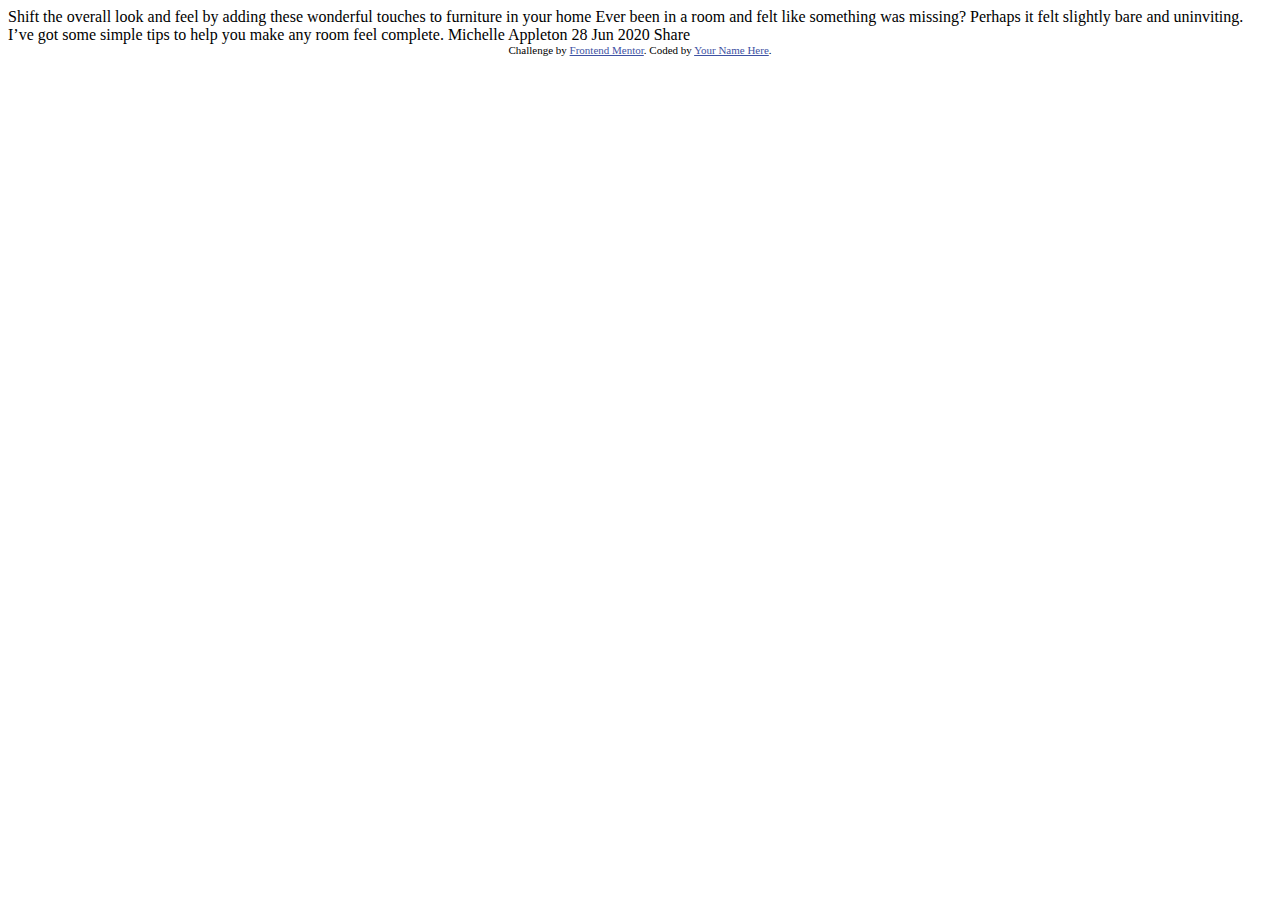
==== article-preview-component/index.html @ 1e786b8e "APC: Start Article Preview Component" ====
<!DOCTYPE html>
<html lang="en">
<head>
  <meta charset="UTF-8">
  <meta name="viewport" content="width=device-width, initial-scale=1.0"> <!-- displays site properly based on user's device -->

  <link rel="icon" type="image/png" sizes="32x32" href="./images/favicon-32x32.png">
  
  <title>Frontend Mentor | Article preview component</title>

  <!-- Feel free to remove these styles or customise in your own stylesheet 👍 -->
  <style>
    .attribution { font-size: 11px; text-align: center; }
    .attribution a { color: hsl(228, 45%, 44%); }
  </style>
</head>
<body>

  Shift the overall look and feel by adding these wonderful 
  touches to furniture in your home

  Ever been in a room and felt like something was missing? Perhaps 
  it felt slightly bare and uninviting. I’ve got some simple tips 
  to help you make any room feel complete.

  Michelle Appleton
  28 Jun 2020

  Share
  
  <div class="attribution">
    Challenge by <a href="https://www.frontendmentor.io?ref=challenge" target="_blank">Frontend Mentor</a>. 
    Coded by <a href="#">Your Name Here</a>.
  </div>
</body>
</html>
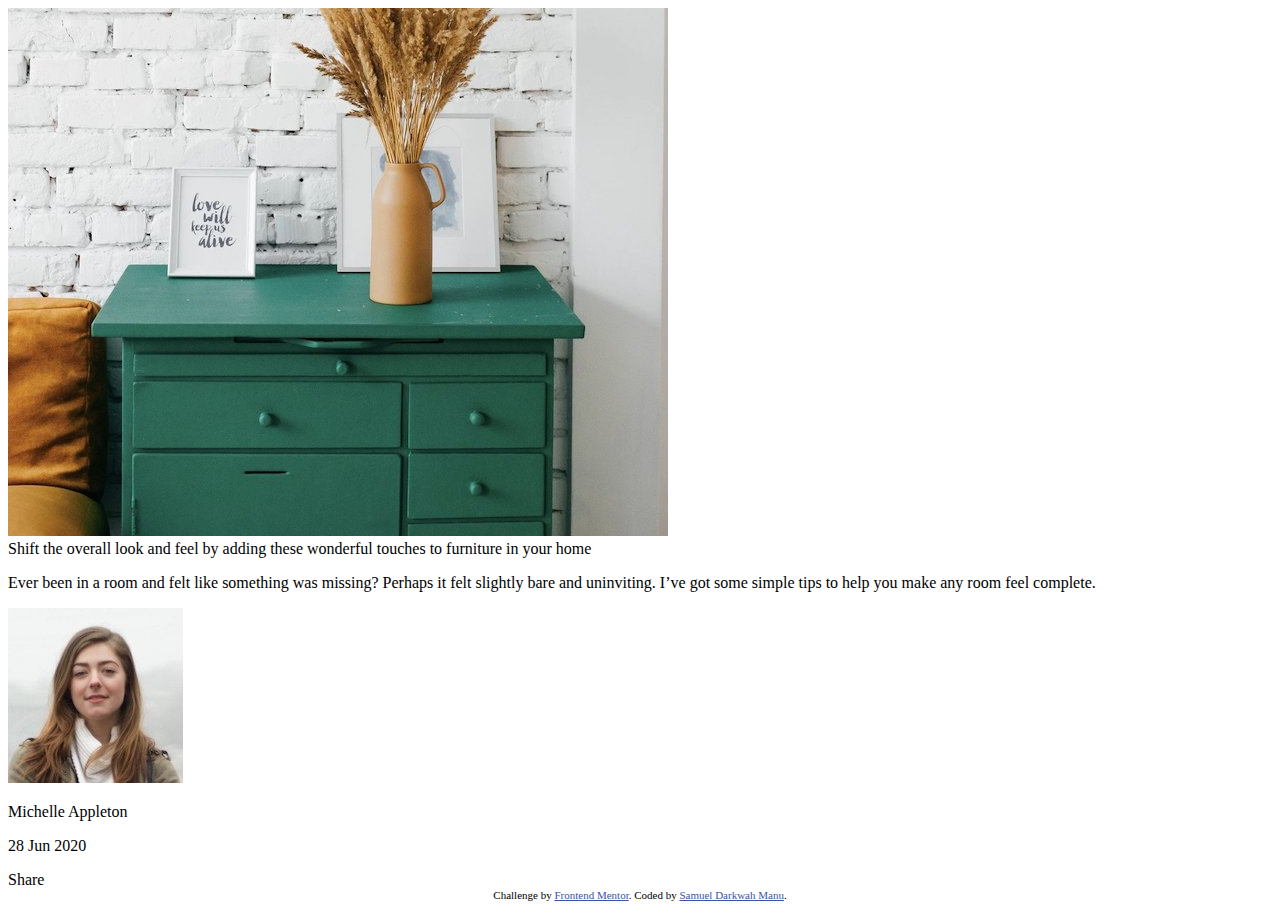
==== commit b8e43c4c: "APC: Comlete initial HTML markup" ====
--- a/article-preview-component/index.html
+++ b/article-preview-component/index.html
@@ -16,21 +16,36 @@
 </head>
 <body>
 
-  Shift the overall look and feel by adding these wonderful 
-  touches to furniture in your home
-
-  Ever been in a room and felt like something was missing? Perhaps 
-  it felt slightly bare and uninviting. I’ve got some simple tips 
-  to help you make any room feel complete.
-
-  Michelle Appleton
-  28 Jun 2020
-
-  Share
+  <main class="container">
+    <div class="image">
+      <img src="./images/drawers.jpg" alt="Picture of drawers">
+    </div>
+    <article>
+      <header>
+        Shift the overall look and feel by adding these wonderful
+        touches to furniture in your home
+      </header>
+      <p>Ever been in a room and felt like something was missing? Perhaps
+      it felt slightly bare and uninviting. I’ve got some simple tips
+      to help you make any room feel complete.</p>
+      <div class="profile">
+        <div id="avatar">
+          <img src="./images/avatar-michelle.jpg" alt="Profile picture">
+        </div>
+        <div>
+          <p id="name">Michelle Appleton</p>
+          <p id="date">28 Jun 2020</p>
+        </div>
+        <div id="share-button">
+          Share
+        </div>
+      </div>
+    </article>
+  </main>
   
   <div class="attribution">
     Challenge by <a href="https://www.frontendmentor.io?ref=challenge" target="_blank">Frontend Mentor</a>. 
-    Coded by <a href="#">Your Name Here</a>.
+    Coded by <a href="https://sammyhawkrad.github.io" target="_blank">Samuel Darkwah Manu</a>.
   </div>
 </body>
 </html>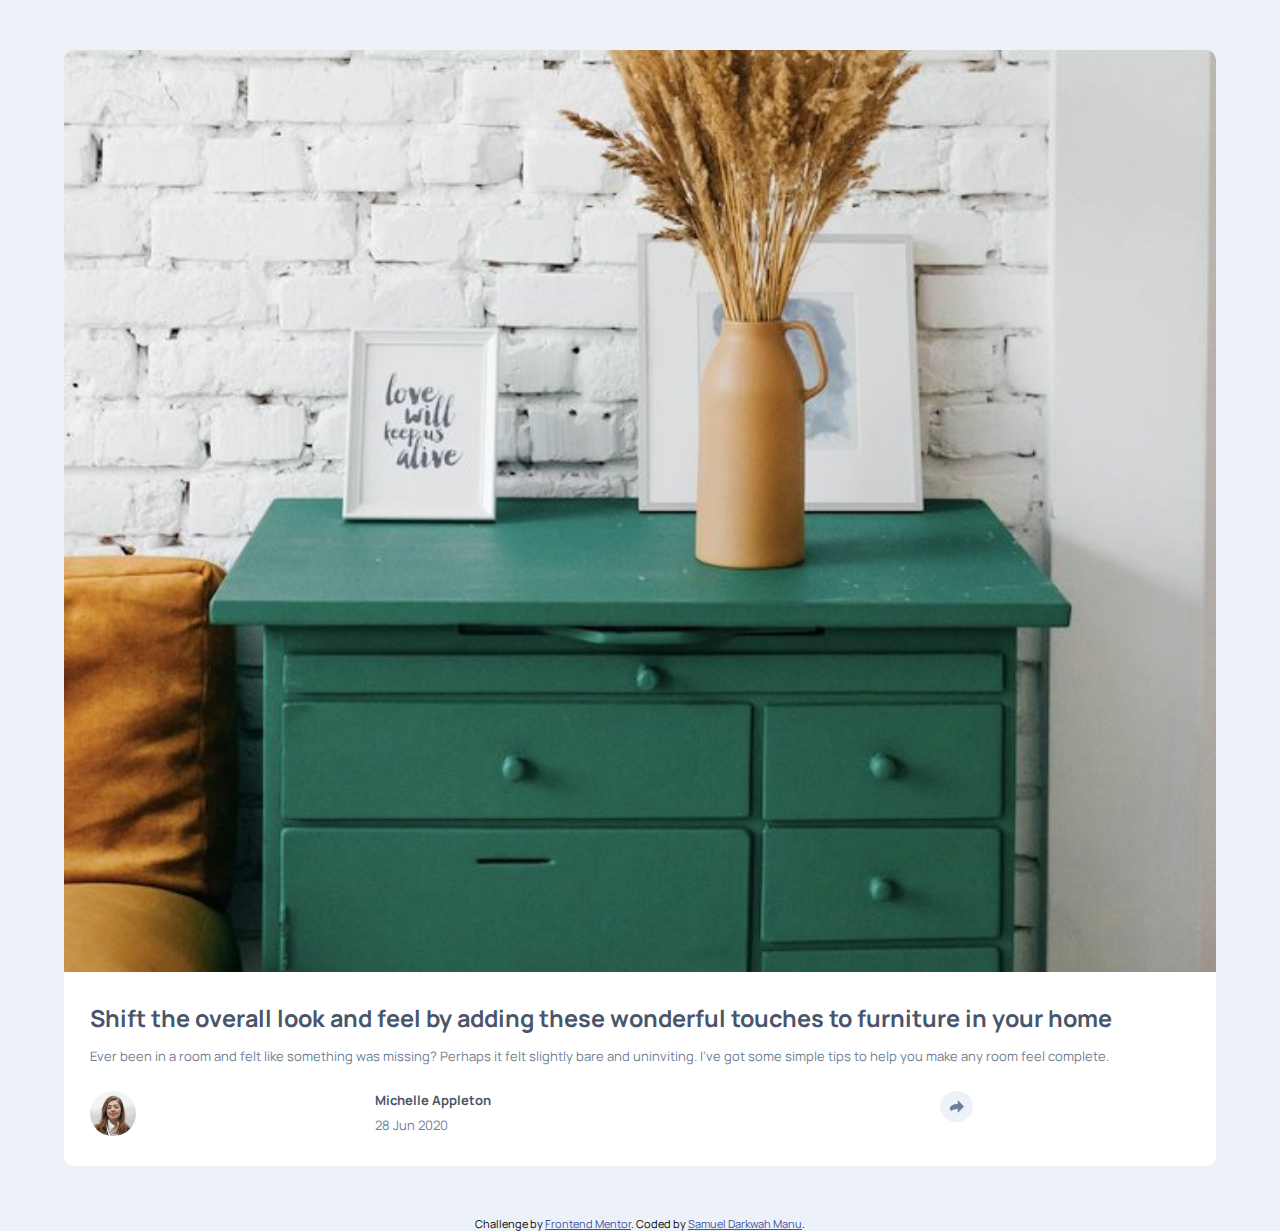
==== commit 4b263001: "APC: Complete mobile view" ====
--- a/article-preview-component/index.html
+++ b/article-preview-component/index.html
@@ -8,39 +8,51 @@
   
   <title>Frontend Mentor | Article preview component</title>
 
-  <!-- Feel free to remove these styles or customise in your own stylesheet 👍 -->
-  <style>
-    .attribution { font-size: 11px; text-align: center; }
-    .attribution a { color: hsl(228, 45%, 44%); }
-  </style>
+  <link rel="stylesheet" href="style.css">
+
 </head>
 <body>
 
   <main class="container">
-    <div class="image">
-      <img src="./images/drawers.jpg" alt="Picture of drawers">
+    <div>
+      <img class="image" src="./images/drawers.jpg" alt="">
     </div>
     <article>
       <header>
-        Shift the overall look and feel by adding these wonderful
-        touches to furniture in your home
+        <h1>
+          Shift the overall look and feel by adding these wonderful
+          touches to furniture in your home
+        </h1> 
       </header>
-      <p>Ever been in a room and felt like something was missing? Perhaps
+      <p class="message">Ever been in a room and felt like something was missing? Perhaps
       it felt slightly bare and uninviting. I’ve got some simple tips
       to help you make any room feel complete.</p>
       <div class="profile">
-        <div id="avatar">
-          <img src="./images/avatar-michelle.jpg" alt="Profile picture">
+        <div id="dp">
+          <img id="avatar" src="./images/avatar-michelle.jpg" alt="Profile picture">
         </div>
-        <div>
+        <div id="info">
           <p id="name">Michelle Appleton</p>
           <p id="date">28 Jun 2020</p>
         </div>
         <div id="share-button">
-          Share
+          <img src="./images/icon-share.svg" alt="Share button">
         </div>
       </div>
     </article>
+    <div class="share">
+      <p>SHARE</p>
+      <div class="social-icons">
+        <img src="./images/icon-facebook.svg" alt="Facebook share icon">
+        <img src="./images/icon-twitter.svg" alt="Twitter share icon">
+        <img src="./images/icon-pinterest.svg" alt="Pinterest share icon">
+      </div>
+      <div id="hidden-share-button">
+        <div id="hs-icon">
+        <svg xmlns="http://www.w3.org/2000/svg" width="15" height="13"><path fill="#FAFAFA" d="M15 6.495L8.766.014V3.88H7.441C3.33 3.88 0 7.039 0 10.936v2.049l.589-.612C2.59 10.294 5.422 9.11 8.39 9.11h.375v3.867L15 6.495z"/></svg>
+        </div>
+      </div>
+    </div>
   </main>
   
   <div class="attribution">
--- a/article-preview-component/style.css
+++ b/article-preview-component/style.css
@@ -0,0 +1,117 @@
+@import url("https://fonts.googleapis.com/css2?family=Manrope:wght@500;700&display=swap");
+* {
+  margin: 0;
+  padding: 0;
+  box-sizing: border-box;
+}
+
+:root {
+  font-family: "Manrope", sans-serif;
+  font-size: 13px;
+}
+
+body {
+  background-color: #ecf2f8;
+}
+
+.container {
+  width: 90%;
+  margin: 50px auto;
+  border-radius: 10px;
+  overflow: hidden;
+  background-color: white;
+}
+
+.image {
+  width: 100%;
+}
+
+article {
+  padding: 2rem;
+}
+article header {
+  font-size: 0.9rem;
+  color: #48556a;
+  margin-bottom: 1rem;
+}
+article .message {
+  margin-bottom: 2rem;
+}
+article p {
+  color: #6d7f97;
+}
+article .profile {
+  display: flex;
+  justify-content: flex-start;
+}
+article .profile #dp {
+  flex: 1 0 auto;
+}
+article .profile #dp #avatar {
+  height: 3.5rem;
+  border-radius: 50%;
+}
+article .profile #info {
+  padding-left: 15px;
+  flex: 2 0 auto;
+}
+article .profile #info #name {
+  color: #48556a;
+  font-weight: bold;
+  margin-bottom: 7px;
+}
+article .profile #share-button {
+  flex: 1 0 auto;
+  height: 2rem;
+  width: 2rem;
+}
+article .profile #share-button img {
+  background-color: #ecf2f8;
+  border-radius: 50%;
+  padding: 0.7rem;
+  margin: auto;
+}
+
+.share {
+  display: none;
+  justify-content: flex-start;
+  align-items: center;
+  background: #48556a;
+  padding: 1.5rem 2rem;
+  color: #6d7f97;
+}
+.share p {
+  flex: 1 0 auto;
+}
+.share .social-icons {
+  flex: 3 0 auto;
+  display: flex;
+  justify-content: flex-start;
+}
+.share .social-icons img {
+  margin-right: 20px;
+  max-height: 20px;
+}
+.share #hidden-share-button {
+  flex: 1 0 auto;
+}
+.share #hidden-share-button #hs-icon {
+  padding: 5px;
+  background: #6d7f97;
+  border-radius: 50%;
+  text-align: center;
+  height: 30px;
+  width: 30px;
+  margin: auto;
+}
+
+.attribution {
+  font-size: 11px;
+  text-align: center;
+}
+
+.attribution a {
+  color: #3e52a3;
+}
+
+/*# sourceMappingURL=style.css.map */
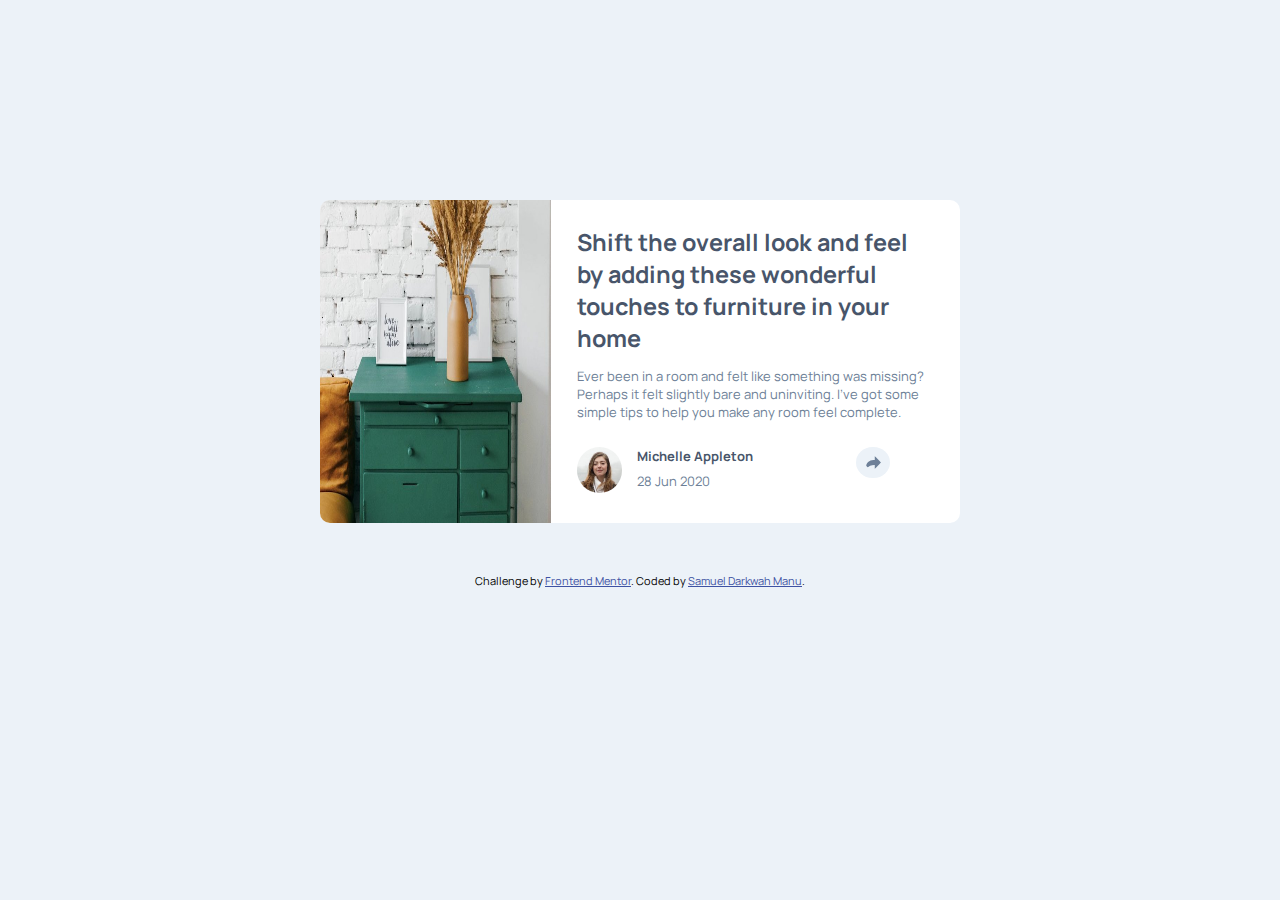
==== commit 4aeed06b: "APC: Mobile share JS activation" ====
--- a/article-preview-component/index.html
+++ b/article-preview-component/index.html
@@ -43,9 +43,9 @@
     <div class="share">
       <p>SHARE</p>
       <div class="social-icons">
-        <img src="./images/icon-facebook.svg" alt="Facebook share icon">
-        <img src="./images/icon-twitter.svg" alt="Twitter share icon">
-        <img src="./images/icon-pinterest.svg" alt="Pinterest share icon">
+        <a href="#" target="_blank" rel="noopener noreferrer"><img class="sm-icon" src="./images/icon-facebook.svg" alt="Facebook share icon"></a>
+        <a href="#" target="_blank" rel="noopener noreferrer"><img class="sm-icon" src="./images/icon-twitter.svg" alt="Twitter share icon"></a>
+        <a href="#" target="_blank" rel="noopener noreferrer"><img class="sm-icon" src="./images/icon-pinterest.svg" alt="Pinterest share icon"></a>
       </div>
       <div id="hidden-share-button">
         <div id="hs-icon">
@@ -59,5 +59,9 @@
     Challenge by <a href="https://www.frontendmentor.io?ref=challenge" target="_blank">Frontend Mentor</a>. 
     Coded by <a href="https://sammyhawkrad.github.io" target="_blank">Samuel Darkwah Manu</a>.
   </div>
+  <script src="https://cdnjs.cloudflare.com/ajax/libs/jquery/3.6.0/jquery.min.js"
+    integrity="sha512-894YE6QWD5I59HgZOGReFYm4dnWc1Qt5NtvYSaNcOP+u1T9qYdvdihz0PPSiiqn/+/3e7Jo4EaG7TubfWGUrMQ=="
+    crossorigin="anonymous" referrerpolicy="no-referrer"></script>
+  <script src="./main.js"></script>
 </body>
 </html>--- a/article-preview-component/style.css
+++ b/article-preview-component/style.css
@@ -44,9 +44,6 @@
   display: flex;
   justify-content: flex-start;
 }
-article .profile #dp {
-  flex: 1 0 auto;
-}
 article .profile #dp #avatar {
   height: 3.5rem;
   border-radius: 50%;
@@ -64,6 +61,7 @@
   flex: 1 0 auto;
   height: 2rem;
   width: 2rem;
+  cursor: pointer;
 }
 article .profile #share-button img {
   background-color: #ecf2f8;
@@ -105,6 +103,17 @@
   margin: auto;
 }
 
+@media screen and (min-width: 1000px) {
+  .container {
+    width: 50%;
+    display: flex;
+    margin-top: 200px;
+  }
+
+  .image {
+    height: 100%;
+  }
+}
 .attribution {
   font-size: 11px;
   text-align: center;
